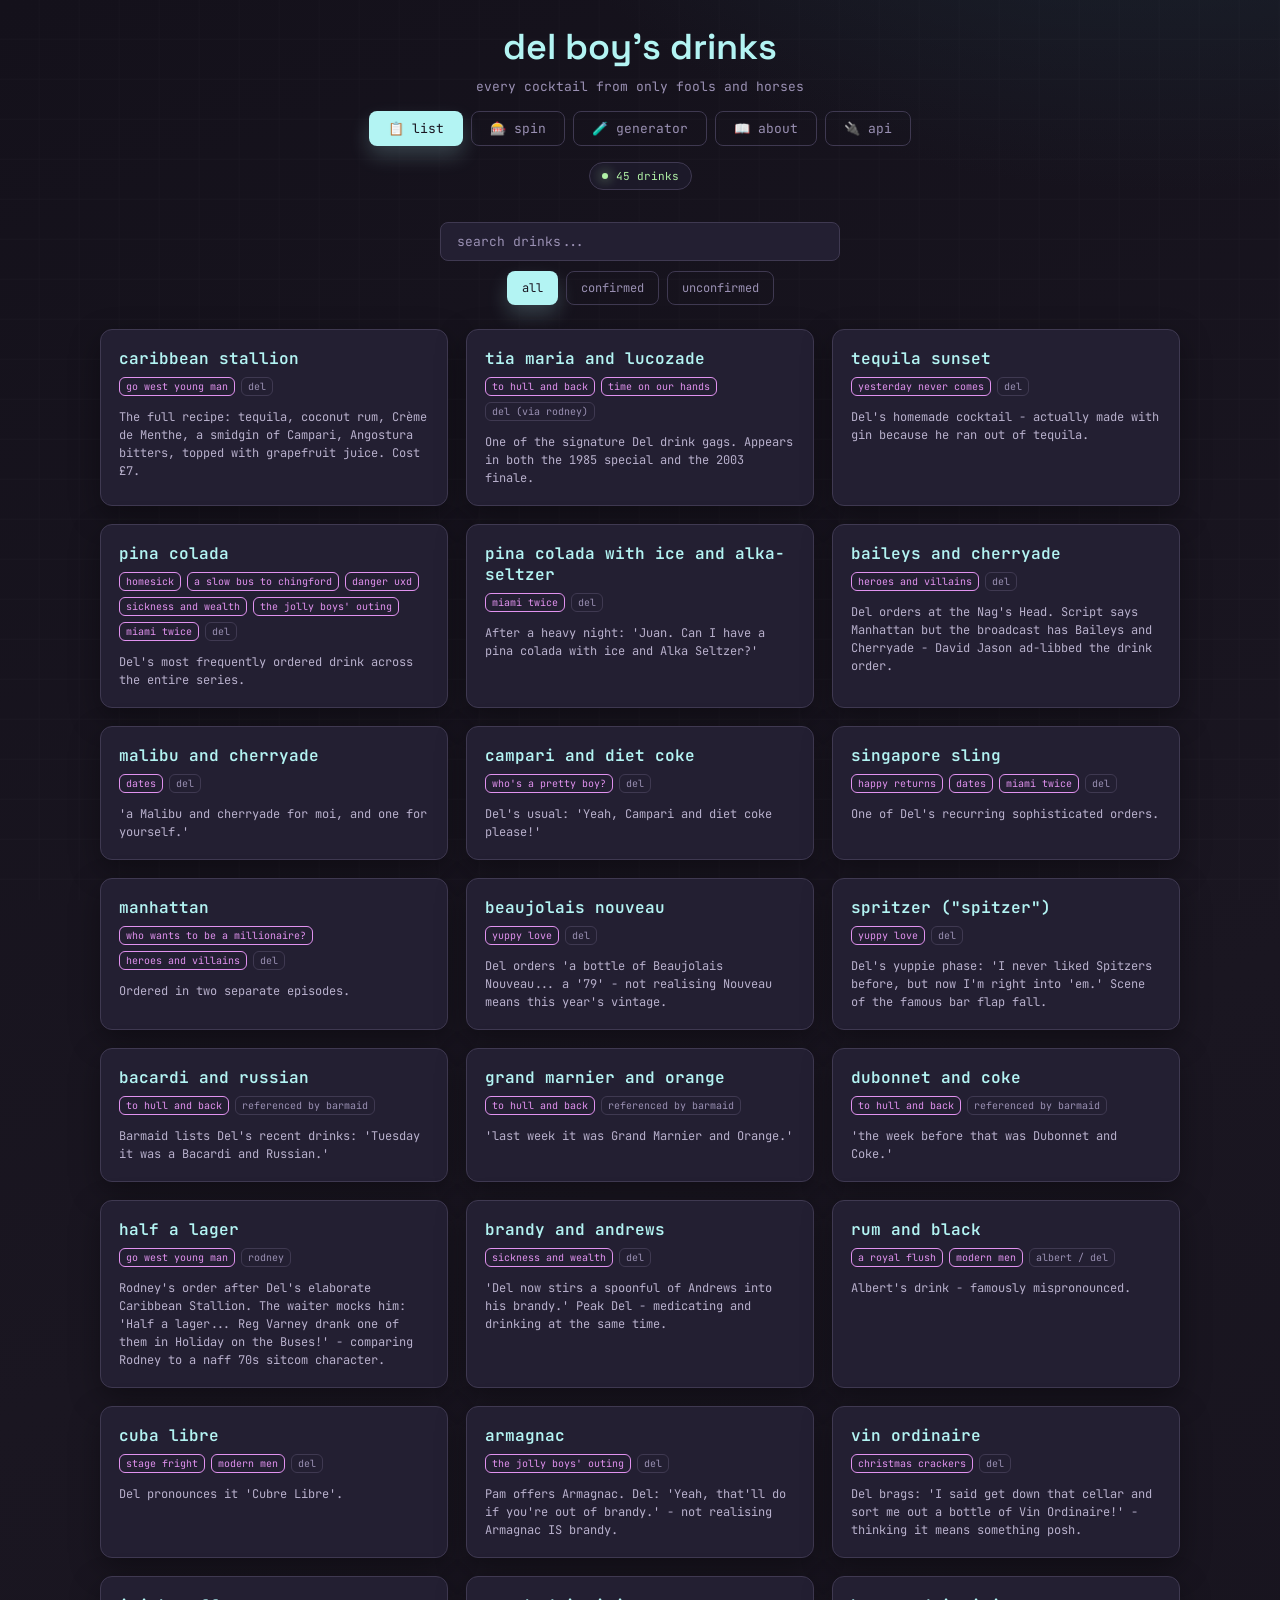
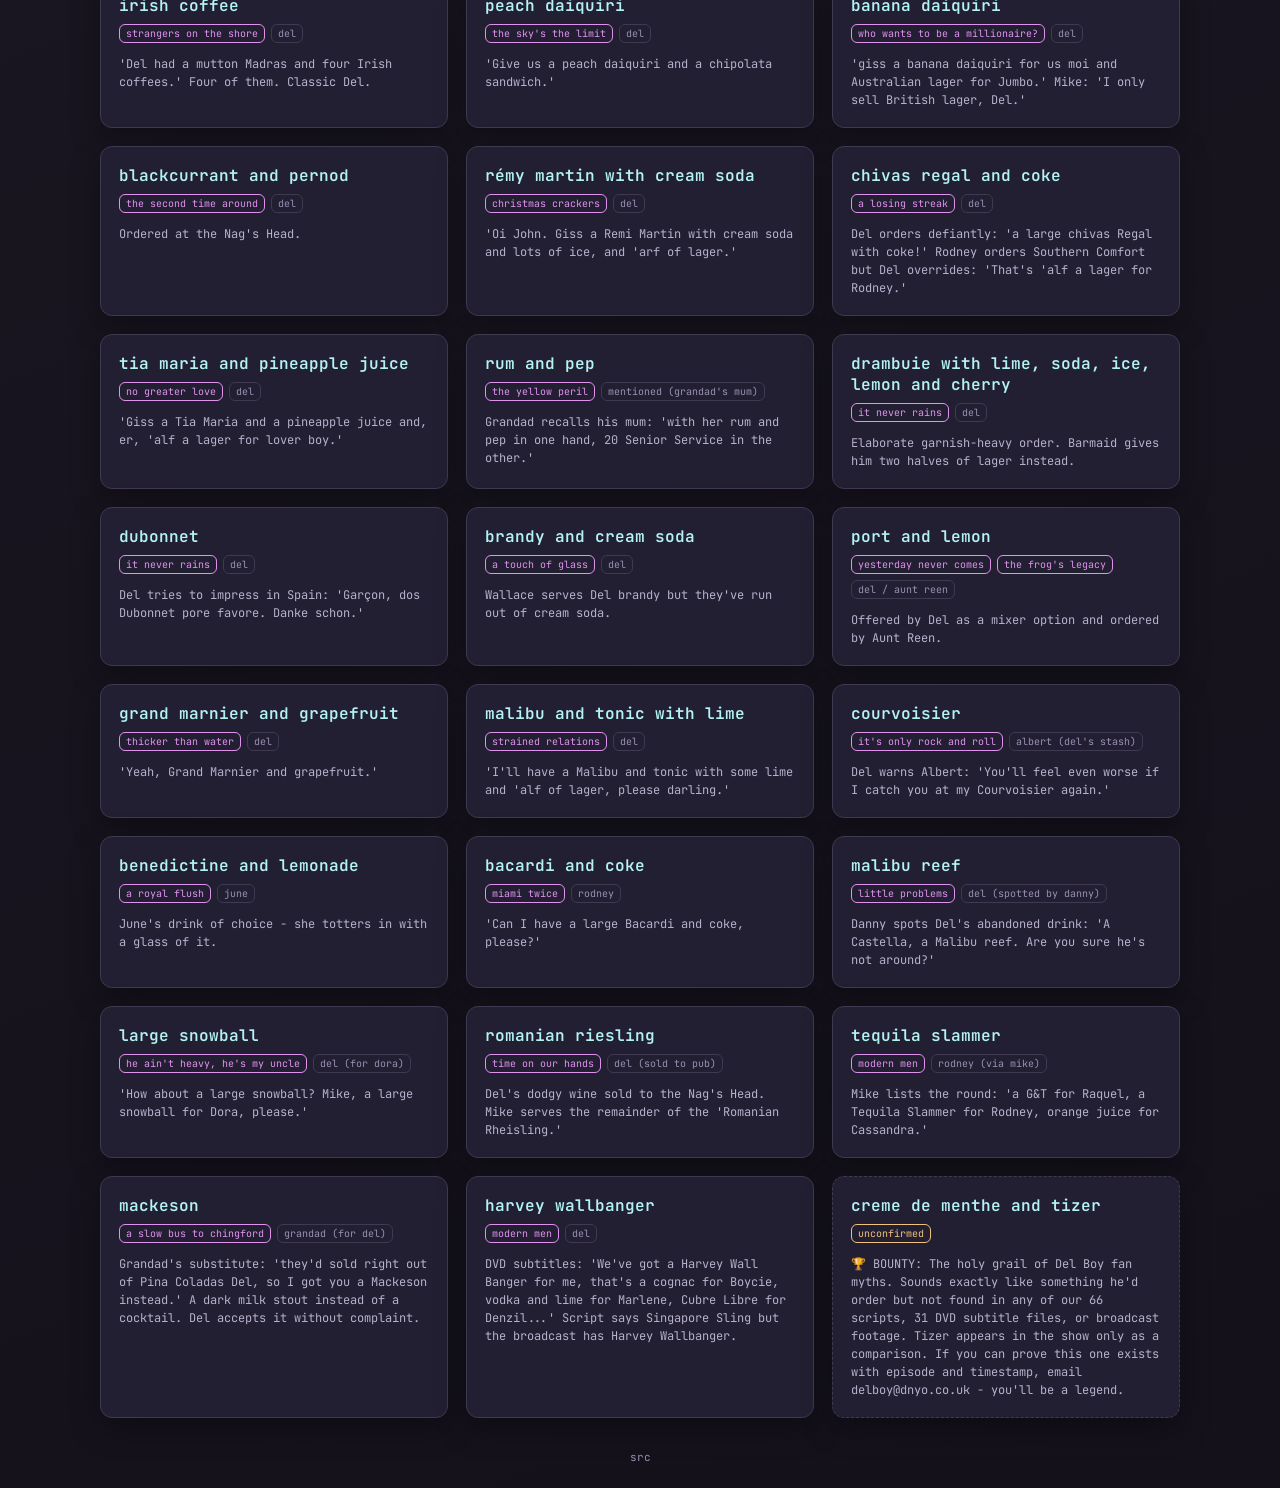
==== index.html @ 62c93baf "Fix nav button order - consistent across all pages Order: list, spin, generator, about, api" ====
<!DOCTYPE html>
<html lang="en">
<head>
  <meta charset="UTF-8">
  <meta name="viewport" content="width=device-width, initial-scale=1.0">
  <meta name="description" content="The definitive list of every ridiculous drink Del Boy ordered in Only Fools and Horses. 44 confirmed drinks verified against scripts and DVD subtitles.">
  <meta property="og:title" content="Del Boy's Drinks - Every Cocktail from Only Fools and Horses">
  <meta property="og:description" content="44 confirmed drinks verified against 69 scripts and 31 DVD subtitle files. Caribbean Stallion, Tia Maria and Lucozade, and more.">
  <meta property="og:url" content="https://dnyo.co.uk/delboy/">
  <meta property="og:type" content="website">
  <meta name="theme-color" content="#1a1621">
  <link rel="canonical" href="https://dnyo.co.uk/delboy/">
  <title>del boy's drinks - list</title>
  <link rel="icon" href="data:image/svg+xml;utf8,<svg xmlns='http://www.w3.org/2000/svg' width='256' height='256' viewBox='0 0 256 256'><rect width='256' height='256' fill='%231a1621'/><text x='128' y='155' text-anchor='middle' font-family='JetBrains%20Mono,monospace' font-size='96' font-weight='600' fill='%23b3f4f3'>🍸</text></svg>">
  <link rel="preconnect" href="https://fonts.googleapis.com">
  <link rel="preconnect" href="https://fonts.gstatic.com" crossorigin>
  <link href="https://fonts.googleapis.com/css2?family=JetBrains+Mono:wght@400;600&family=Space+Grotesk:wght@400;600&display=swap" rel="stylesheet">
  <link rel="stylesheet" href="style.css">
</head>
<script type="application/ld+json">
{
  "@context": "https://schema.org",
  "@type": "WebSite",
  "name": "Del Boy's Drinks",
  "url": "https://dnyo.co.uk/delboy/",
  "description": "The definitive list of every ridiculous drink Del Boy ordered in Only Fools and Horses. 44 confirmed drinks verified against scripts and DVD subtitles.",
  "author": {"@type": "Person", "name": "deanyo"},
  "about": {
    "@type": "TVSeries",
    "name": "Only Fools and Horses",
    "numberOfEpisodes": 64,
    "startDate": "1981",
    "endDate": "2003"
  }
}
</script>
<body>
  <div class="shell">
    <header class="hero">
      <h1>del boy's drinks</h1>
      <p class="subtitle">every cocktail from only fools and horses</p>
            <nav class="nav-tabs">
        <a href="index.html" class="nav-btn active">📋 list</a>
        <a href="wheel.html" class="nav-btn">🎰 spin</a>
        <a href="generator.html" class="nav-btn">🧪 generator</a>
        <a href="about.html" class="nav-btn">📖 about</a>
        <a href="api.json" class="nav-btn">🔌 api</a>
      </nav>
      <div class="hero-tag">
        <span class="dot"></span>
        <span id="drink-count"></span>
      </div>
    </header>

    <div class="filters">
      <input type="text" id="search" class="search-input" placeholder="search drinks...">
      <div class="filter-btns">
        <button class="filter-btn active" data-filter="all">all</button>
        <button class="filter-btn" data-filter="confirmed">confirmed</button>
        <button class="filter-btn" data-filter="community">unconfirmed</button>
      </div>
    </div>

    <div id="drinks-grid"></div>

    <footer class="footer">
      <a href="https://github.com/deanyo/delboy" target="_blank">src</a>
    </footer>
  </div>

  <script src="app.js"></script>
</body>
</html>
---- style.css ----
:root {
  --bg-0: #14111b;
  --bg-1: #1a1621;
  --bg-2: #231f32;
  --bg-3: #2a2540;
  --ink: #eee9fc;
  --muted: #9a90b3;
  --line: #3f3951;
  --accent: #b3f4f3;
  --accent-2: #e192ef;
  --accent-3: #b1f2a7;
  --warn: #f0c27b;
  --danger: #e965a5;
  --shadow: rgba(0, 0, 0, 0.35);
}

* { margin: 0; padding: 0; box-sizing: border-box; }

body {
  font-family: "JetBrains Mono", "SF Mono", Consolas, monospace;
  background: radial-gradient(1000px 600px at 10% -20%, #2b2436, transparent),
    radial-gradient(700px 500px at 90% -10%, #1c2a35, transparent),
    linear-gradient(160deg, var(--bg-0), var(--bg-1) 40%, var(--bg-0));
  color: var(--ink);
  min-height: 100vh;
  padding: 24px;
}

body::before {
  content: "";
  position: fixed;
  inset: 0;
  background-image:
    linear-gradient(transparent 95%, rgba(255, 255, 255, 0.03)),
    linear-gradient(90deg, transparent 95%, rgba(255, 255, 255, 0.02));
  background-size: 40px 40px;
  pointer-events: none;
  opacity: 0.4;
  mix-blend-mode: screen;
}

.shell { max-width: 1080px; margin: 0 auto; position: relative; z-index: 1; }

.hero { text-align: center; margin-bottom: 32px; }

.hero h1 {
  font-family: "Space Grotesk", "JetBrains Mono", sans-serif;
  font-size: 36px; font-weight: 600; color: var(--accent);
  text-transform: lowercase; margin-bottom: 8px;
}

.subtitle {
  font-size: 13px; color: var(--muted);
  text-transform: lowercase; margin-bottom: 16px;
}

.nav-tabs {
  display: flex; gap: 8px; justify-content: center; margin-bottom: 16px;
}

.nav-btn {
  background: transparent; border: 1px solid var(--line);
  color: var(--muted); padding: 8px 18px; border-radius: 8px;
  font-size: 13px; font-family: inherit; cursor: pointer;
  text-transform: lowercase; text-decoration: none; transition: all 0.15s;
}

.nav-btn:hover { border-color: var(--accent); color: var(--accent); }

.nav-btn.active {
  background: var(--accent); color: var(--bg-1);
  border-color: transparent; box-shadow: 0 10px 20px rgba(179, 244, 243, 0.2);
}

.hero-tag {
  display: inline-flex; align-items: center; gap: 8px;
  padding: 6px 12px; border-radius: 999px; border: 1px solid var(--line);
  color: var(--accent-3); font-size: 11px; text-transform: lowercase;
  background: rgba(34, 31, 50, 0.6);
}

.hero-tag .dot {
  width: 6px; height: 6px; border-radius: 50%;
  background: currentColor; box-shadow: 0 0 12px currentColor;
  animation: pulse 2s infinite;
}

@keyframes pulse { 0%, 100% { opacity: 1; } 50% { opacity: 0.7; } }

/* Wheel */
.wheel-container {
  display: flex; flex-direction: column; align-items: center;
  gap: 20px; margin-bottom: 32px; position: relative;
}

.wheel-pointer {
  font-size: 32px; color: var(--accent); z-index: 2;
  filter: drop-shadow(0 0 8px rgba(179, 244, 243, 0.5));
  line-height: 1; margin-bottom: -12px;
}

#wheel { max-width: 100%; height: auto; }

.spin-button {
  background: var(--accent); color: var(--bg-1); border: none;
  padding: 14px 32px; border-radius: 12px; font-size: 16px;
  font-family: "Space Grotesk", sans-serif; font-weight: 600;
  cursor: pointer; text-transform: lowercase;
  box-shadow: 0 10px 30px rgba(179, 244, 243, 0.3);
  transition: all 0.15s;
}

.spin-button:hover { transform: translateY(-2px); box-shadow: 0 14px 40px rgba(179, 244, 243, 0.4); }
.spin-button:disabled { opacity: 0.5; cursor: not-allowed; transform: none; }

.result {
  position: absolute; top: 50%; left: 50%; transform: translate(-50%, -50%);
  z-index: 10; width: 85%; max-width: 380px;
  text-align: center; padding: 28px; border-radius: 16px;
  background: rgba(26, 22, 33, 0.95); border: 1px solid var(--accent);
  box-shadow: 0 0 60px rgba(179, 244, 243, 0.2);
  backdrop-filter: blur(8px); animation: fadeIn 0.3s ease;
}

.result.hidden { display: none; }

.result-drink {
  font-family: "Space Grotesk", sans-serif;
  font-size: 28px; font-weight: 600; color: var(--accent);
  text-transform: lowercase; margin-bottom: 8px;
}

.result-meta {
  display: flex; gap: 8px; justify-content: center;
  flex-wrap: wrap; margin-bottom: 12px;
}

.result-notes { font-size: 13px; color: var(--muted); line-height: 1.6; margin-bottom: 8px; }

.result-quote {
  font-size: 11px; color: var(--accent-2);
  font-style: italic; margin-top: 8px;
}

/* List page */
.filters {
  display: flex; flex-direction: column; gap: 10px; align-items: center;
  margin-bottom: 24px;
}

.filter-btns { display: flex; gap: 8px; flex-wrap: wrap; justify-content: center; }

.search-input {
  background: var(--bg-2); border: 1px solid var(--line); color: var(--ink);
  padding: 10px 16px; border-radius: 8px; font-size: 13px; font-family: inherit;
  width: 100%; max-width: 400px; text-transform: lowercase;
  transition: border-color 0.15s; outline: none;
}

.search-input:focus { border-color: var(--accent); }
.search-input::placeholder { color: var(--muted); }

.filter-btn {
  background: transparent; border: 1px solid var(--line);
  color: var(--muted); padding: 8px 14px; border-radius: 8px;
  font-size: 12px; font-family: inherit; cursor: pointer;
  text-transform: lowercase; transition: all 0.15s;
}

.filter-btn:hover { border-color: var(--accent); color: var(--accent); }

.filter-btn.active {
  background: var(--accent); color: var(--bg-1);
  border-color: transparent; box-shadow: 0 10px 20px rgba(179, 244, 243, 0.2);
}

#drinks-grid {
  display: grid; grid-template-columns: repeat(auto-fill, minmax(320px, 1fr));
  gap: 18px; margin-bottom: 32px;
}

.drink-card {
  background: var(--bg-2); border: 1px solid var(--line);
  border-radius: 12px; padding: 18px;
  box-shadow: 0 10px 30px var(--shadow);
  animation: rise 0.6s ease both; transition: border-color 0.15s, transform 0.15s;
}

.drink-card:hover { border-color: var(--accent); transform: translateY(-2px); }

@keyframes rise { from { opacity: 0; transform: translateY(10px); } to { opacity: 1; transform: translateY(0); } }

@keyframes fadeIn { from { opacity: 0; } to { opacity: 1; } }

.drink-name {
  font-size: 16px; font-weight: 600; color: var(--accent);
  margin-bottom: 8px; text-transform: lowercase;
}

.drink-meta { display: flex; gap: 6px; margin-bottom: 12px; flex-wrap: wrap; }

.badge {
  padding: 2px 6px; border-radius: 6px; border: 1px solid var(--line);
  font-size: 10px; color: var(--muted); text-transform: lowercase;
}

.badge.season { color: var(--accent-2); border-color: var(--accent-2); }

.badge.unconfirmed { color: var(--warn); border-color: var(--warn); }

.drink-card.community { opacity: 0.7; border-style: dashed; }
.drink-card.community:hover { opacity: 1; }

.drink-notes { font-size: 12px; color: #b8b0cc; line-height: 1.5; }

.footer { margin-top: 24px; text-align: center; font-size: 11px; color: var(--muted); }
.footer a { color: var(--muted); text-decoration: none; transition: color 0.15s; }
.footer a:hover { color: var(--accent); }

/* About */
.about-content { max-width: 640px; margin: 0 auto; }

.about-section { margin-bottom: 32px; }

.about-heading {
  font-family: "Space Grotesk", sans-serif;
  font-size: 18px; font-weight: 600; color: var(--accent);
  text-transform: lowercase; margin-bottom: 12px;
}

.about-content p {
  font-size: 13px; color: #b8b0cc; line-height: 1.7; margin-bottom: 10px;
}

.about-content em { color: var(--ink); font-style: normal; }

.about-list { display: flex; flex-direction: column; gap: 8px; margin: 12px 0; }

.about-list-item {
  font-size: 12px; color: #b8b0cc; line-height: 1.6;
  padding: 10px 14px; border-radius: 8px; border: 1px solid var(--line);
  background: var(--bg-3);
}

.about-list-item .badge {
  color: var(--accent); border-color: var(--accent); margin-right: 4px;
}

.about-link { color: var(--accent); text-decoration: none; }
.about-link:hover { text-decoration: underline; }

/* Generator */
.generator-container {
  display: flex; flex-direction: column; align-items: center; gap: 24px; margin-bottom: 32px;
}

.gen-card {
  text-align: center; padding: 32px; border-radius: 16px;
  background: var(--bg-2); border: 1px solid var(--line);
  box-shadow: 0 10px 30px var(--shadow); width: 100%; max-width: 520px;
  transition: border-color 0.3s, box-shadow 0.3s;
}

.gen-card.gen-active { border-color: var(--accent); box-shadow: 0 0 40px rgba(179, 244, 243, 0.15); }

.gen-drink {
  font-family: "Space Grotesk", sans-serif;
  font-size: 26px; font-weight: 600; color: var(--accent);
  text-transform: lowercase; margin-bottom: 12px; line-height: 1.3;
}

.gen-desc { font-size: 13px; color: var(--muted); line-height: 1.6; margin-bottom: 12px; }

.gen-quote { font-size: 12px; color: var(--accent-2); font-style: italic; }

.gen-history { max-width: 520px; margin: 0 auto; text-align: center; }

.gen-history-title {
  font-size: 11px; color: var(--muted); text-transform: lowercase;
  margin-bottom: 8px; text-align: center;
}

.gen-history-item {
  padding: 8px 14px; border-radius: 8px; border: 1px solid var(--line);
  font-size: 12px; color: var(--muted); margin-bottom: 6px;
  text-transform: lowercase; background: var(--bg-2);
}

@media (max-width: 640px) {
  body { padding: 16px; }
  .hero h1 { font-size: 28px; }
  #drinks-grid { grid-template-columns: 1fr; }
  #wheel { width: 300px; height: 300px; }
  .result-drink { font-size: 22px; }
}
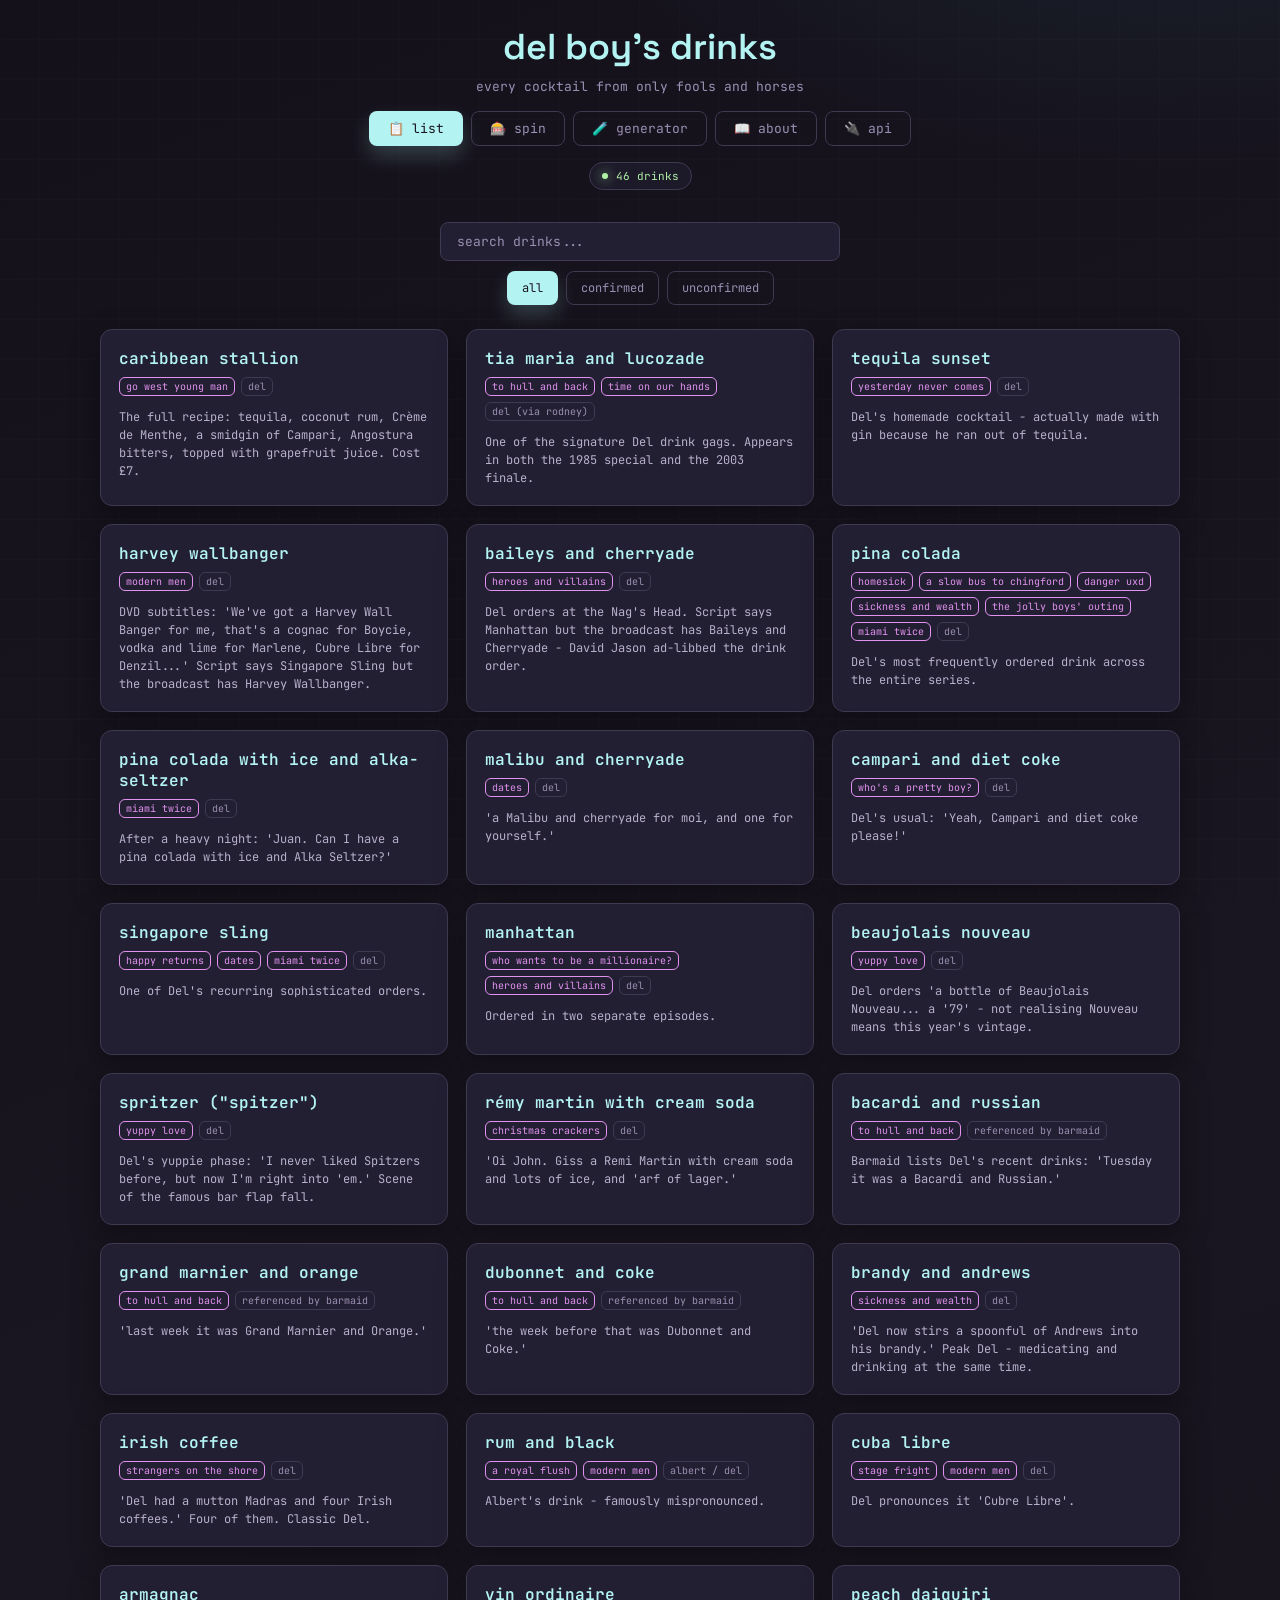
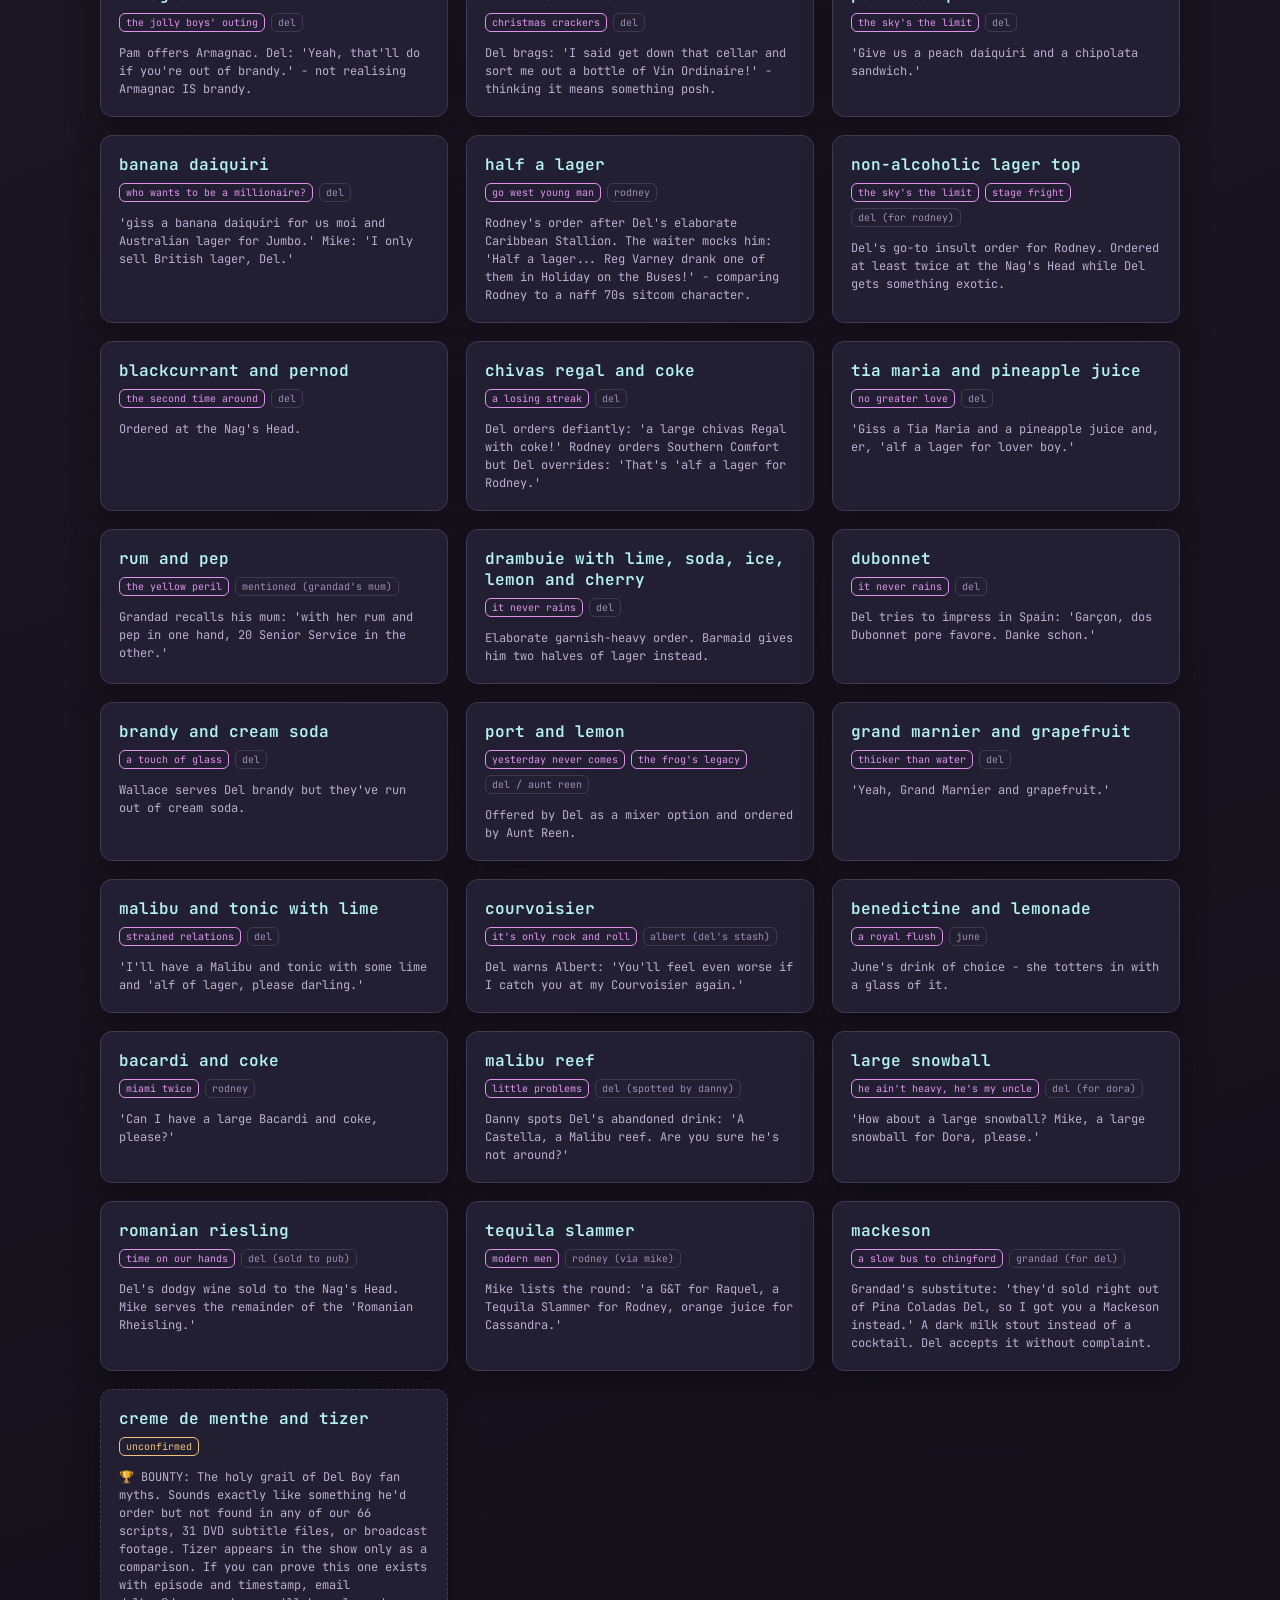
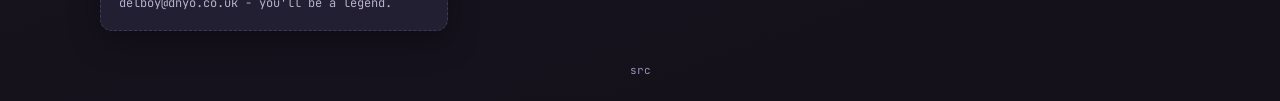
==== commit ab2cbfd3: "Add Cloudflare Web Analytics to all pages" ====
--- a/index.html
+++ b/index.html
@@ -69,5 +69,6 @@
   </div>
 
   <script src="app.js"></script>
+<!-- Cloudflare Web Analytics --><script defer src='https://static.cloudflareinsights.com/beacon.min.js' data-cf-beacon='{"token": "0f776adfddff4d4aa70d19993c72329b"}'></script><!-- End Cloudflare Web Analytics -->
 </body>
 </html>
--- a/style.css
+++ b/style.css
@@ -56,6 +56,7 @@
 
 .nav-tabs {
   display: flex; gap: 8px; justify-content: center; margin-bottom: 16px;
+  flex-wrap: wrap; padding: 0 8px;
 }
 
 .nav-btn {
@@ -246,6 +247,10 @@
   color: var(--accent); border-color: var(--accent); margin-right: 4px;
 }
 
+.about-list-item .badge.unconfirmed {
+  color: var(--warn); border-color: var(--warn);
+}
+
 .about-link { color: var(--accent); text-decoration: none; }
 .about-link:hover { text-decoration: underline; }
 
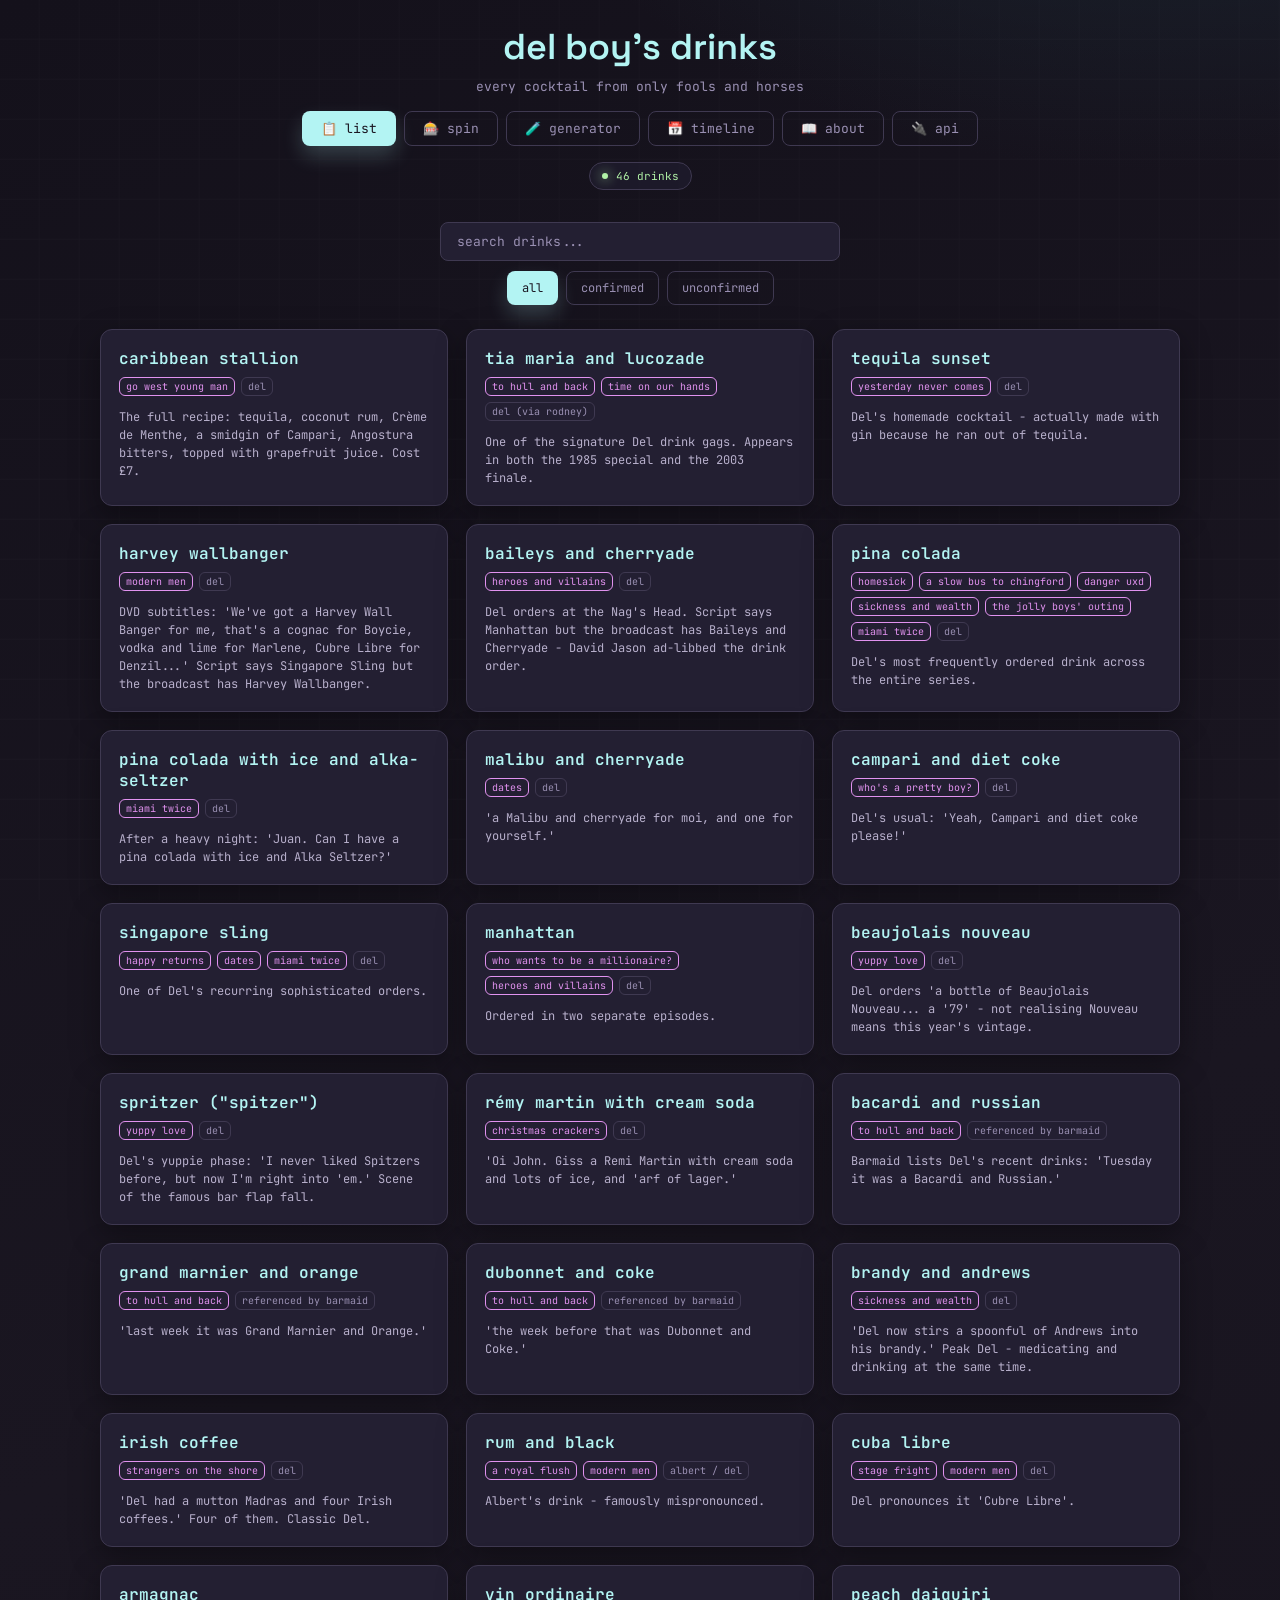
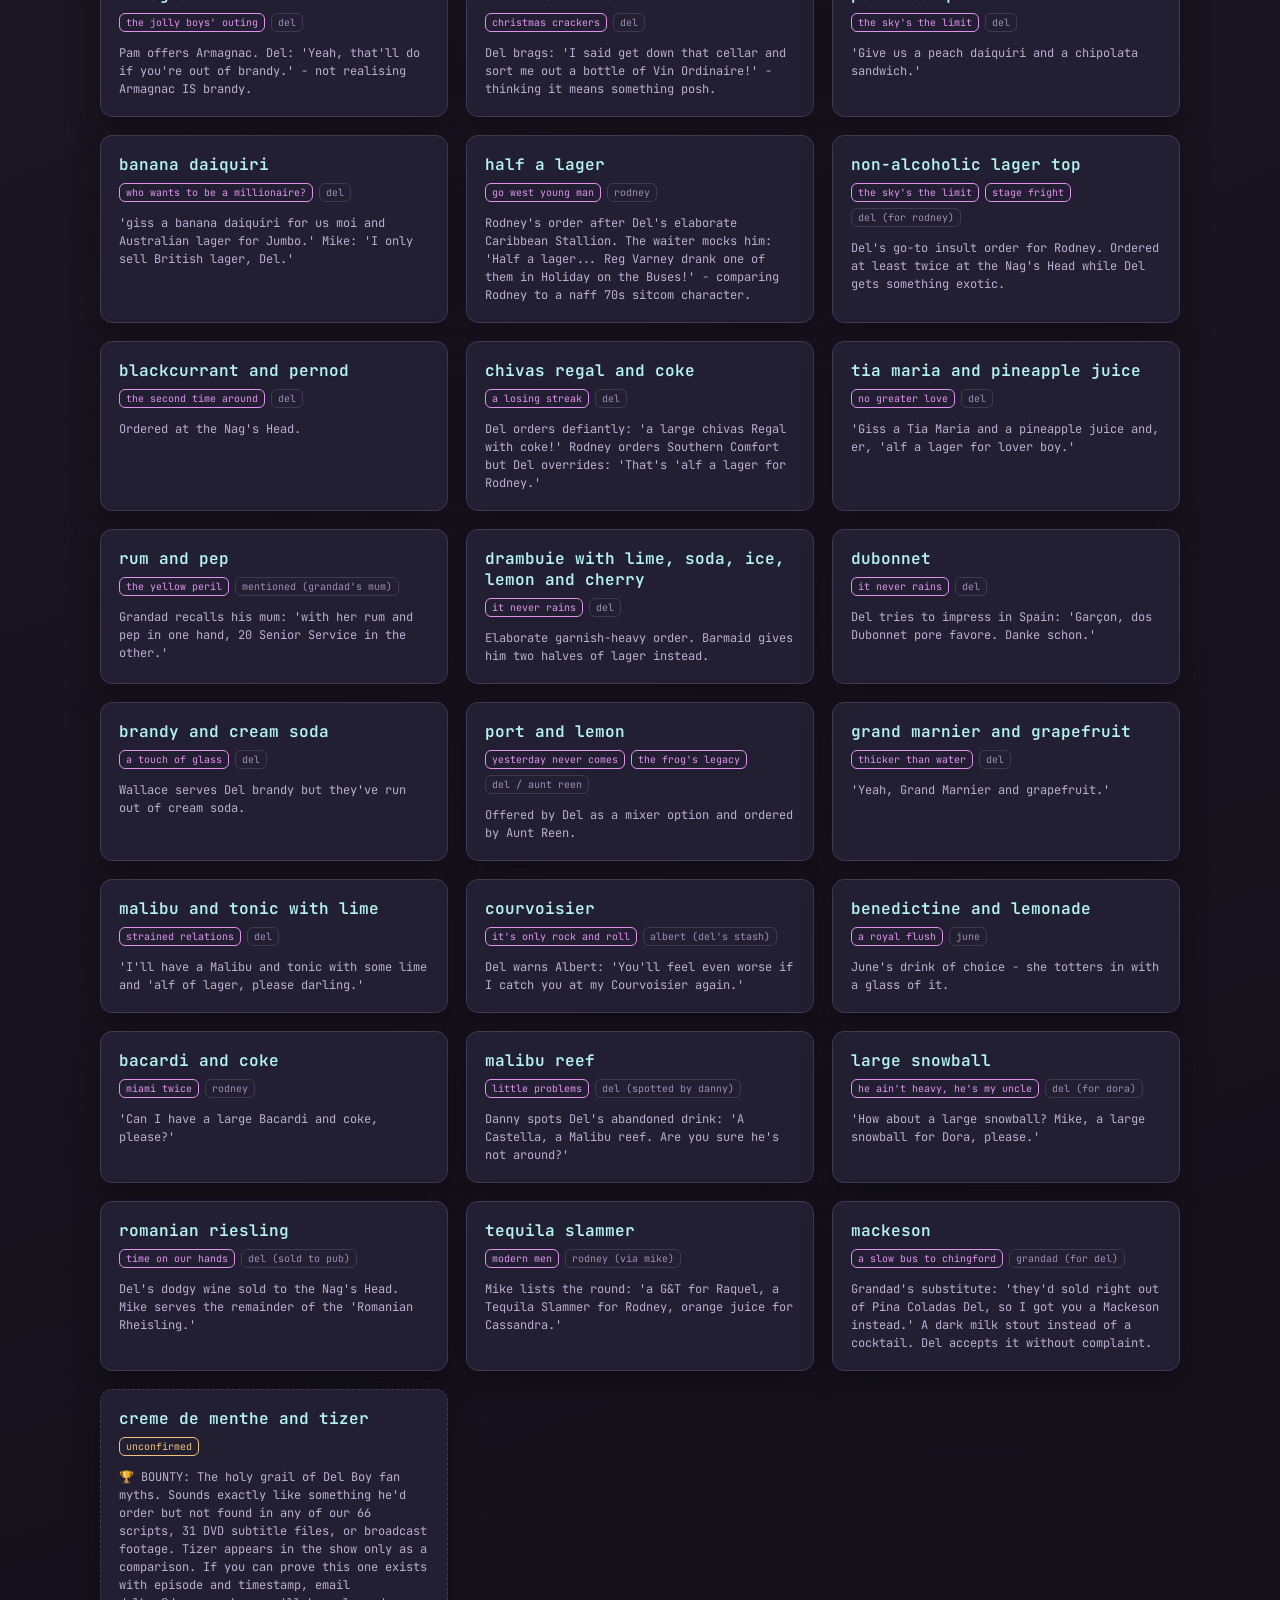
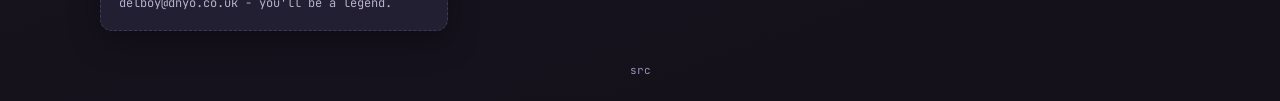
==== commit b896498a: "Add timeline page - 22 years of questionable taste Drinks plotted 1981-2003 with colour-coded eras: " ====
--- a/index.html
+++ b/index.html
@@ -43,6 +43,7 @@
         <a href="index.html" class="nav-btn active">📋 list</a>
         <a href="wheel.html" class="nav-btn">🎰 spin</a>
         <a href="generator.html" class="nav-btn">🧪 generator</a>
+        <a href="timeline.html" class="nav-btn">📅 timeline</a>
         <a href="about.html" class="nav-btn">📖 about</a>
         <a href="api.json" class="nav-btn">🔌 api</a>
       </nav>
--- a/style.css
+++ b/style.css
@@ -214,6 +214,12 @@
 
 .drink-notes { font-size: 12px; color: #b8b0cc; line-height: 1.5; }
 
+.drink-recipe { margin-top: 10px; padding-top: 10px; border-top: 1px solid var(--line); }
+.drink-recipe.hidden { display: none; }
+.recipe-title { font-size: 11px; color: var(--accent); text-transform: lowercase; margin-bottom: 6px; font-weight: 600; }
+.recipe-step { font-size: 11px; color: var(--muted); padding: 2px 0; }
+.recipe-step::before { content: '• '; color: var(--accent); }
+
 .footer { margin-top: 24px; text-align: center; font-size: 11px; color: var(--muted); }
 .footer a { color: var(--muted); text-decoration: none; transition: color 0.15s; }
 .footer a:hover { color: var(--accent); }
@@ -253,6 +259,41 @@
 
 .about-link { color: var(--accent); text-decoration: none; }
 .about-link:hover { text-decoration: underline; }
+
+/* Timeline */
+#timeline { max-width: 640px; margin: 0 auto; position: relative; padding-left: 40px; }
+#timeline::before {
+  content: ''; position: absolute; left: 18px; top: 0; bottom: 0;
+  width: 2px; background: var(--line);
+}
+
+.tl-year { position: relative; margin-bottom: 28px; }
+
+.tl-marker {
+  position: absolute; left: -30px; top: 4px;
+  width: 12px; height: 12px; border-radius: 50%;
+  border: 2px solid var(--line); background: var(--bg-1);
+}
+.tl-marker.early { border-color: var(--accent); background: var(--accent); }
+.tl-marker.mid { border-color: var(--accent-2); background: var(--accent-2); }
+.tl-marker.late { border-color: var(--accent-3); background: var(--accent-3); }
+.tl-marker.final { border-color: var(--warn); background: var(--warn); }
+
+.tl-label {
+  font-family: "Space Grotesk", sans-serif;
+  font-size: 18px; font-weight: 600; color: var(--ink); margin-bottom: 8px;
+}
+
+.tl-drinks { display: flex; flex-direction: column; gap: 6px; }
+
+.tl-drink {
+  padding: 8px 12px; border-radius: 8px; border: 1px solid var(--line);
+  background: var(--bg-2); display: flex; justify-content: space-between;
+  align-items: center; gap: 8px;
+}
+
+.tl-name { font-size: 13px; color: var(--accent); font-weight: 600; text-transform: lowercase; }
+.tl-ep { font-size: 11px; color: var(--muted); text-align: right; }
 
 /* Generator */
 .generator-container {
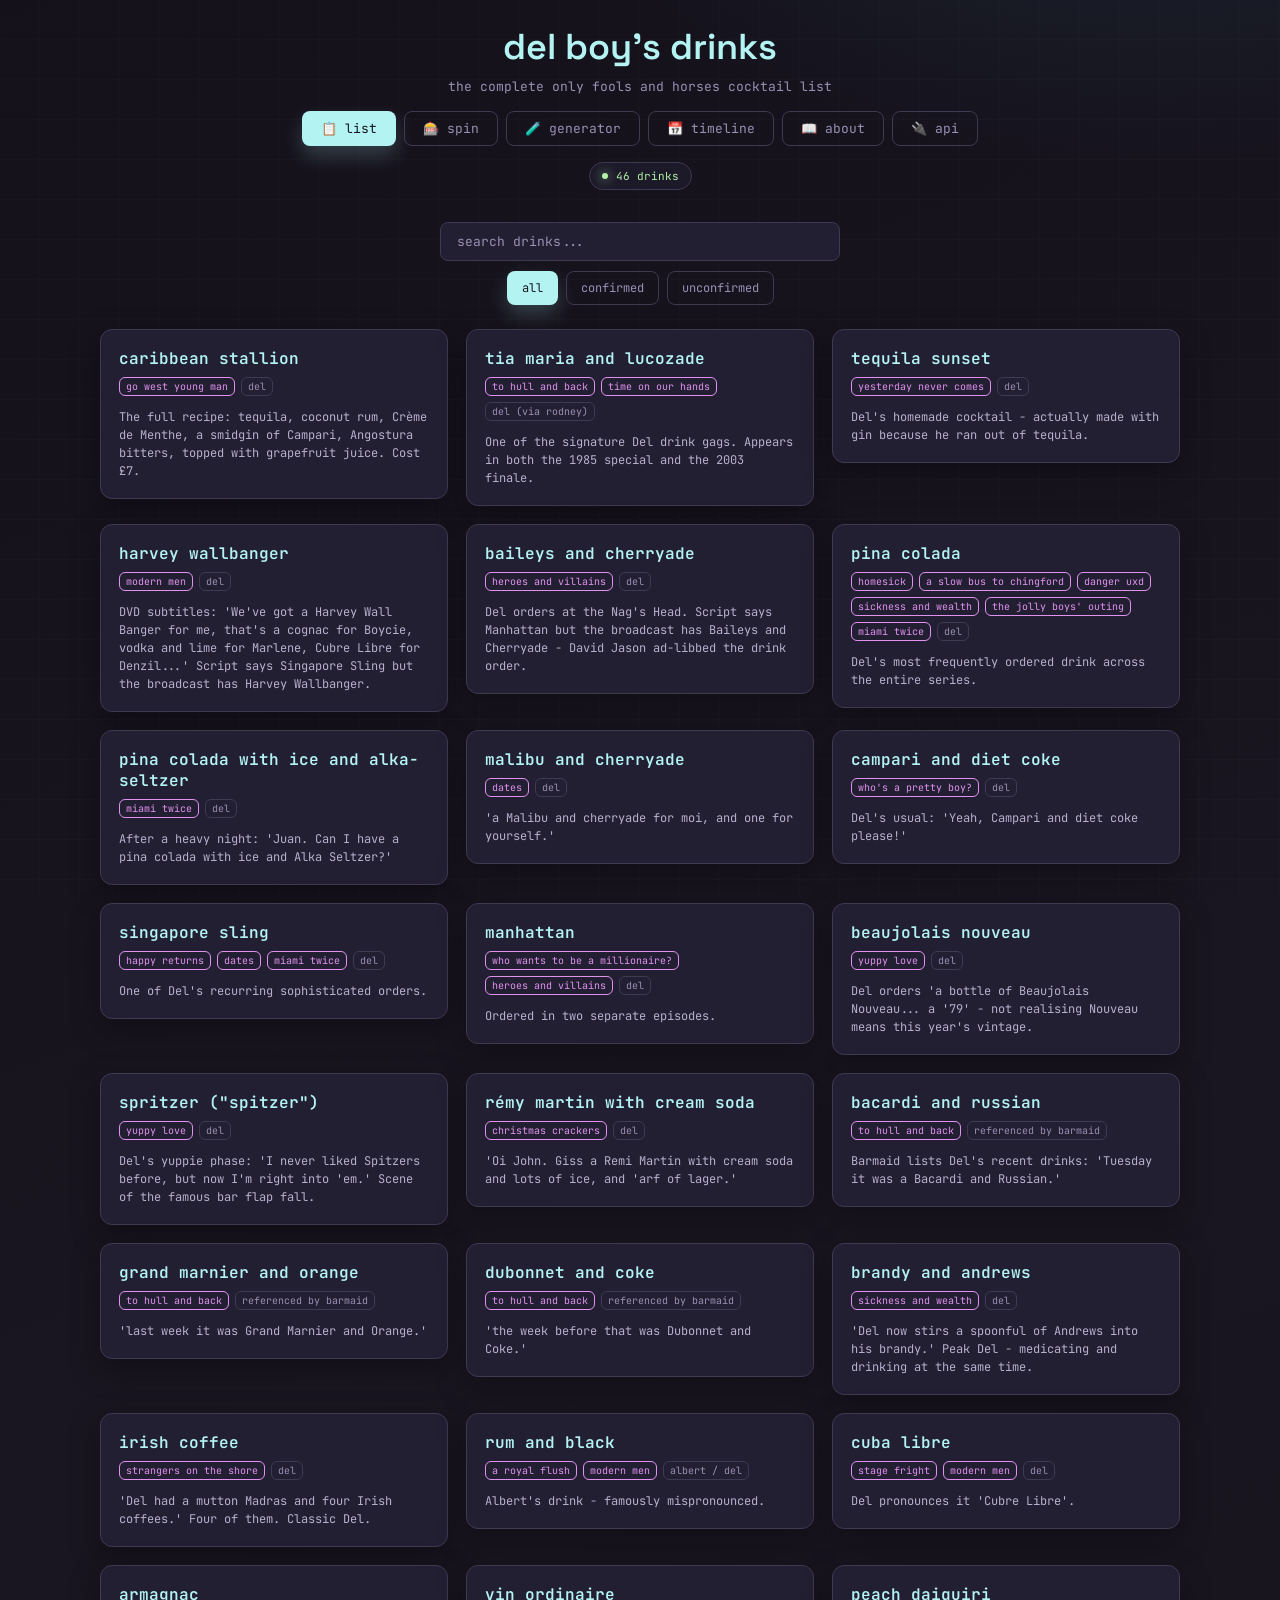
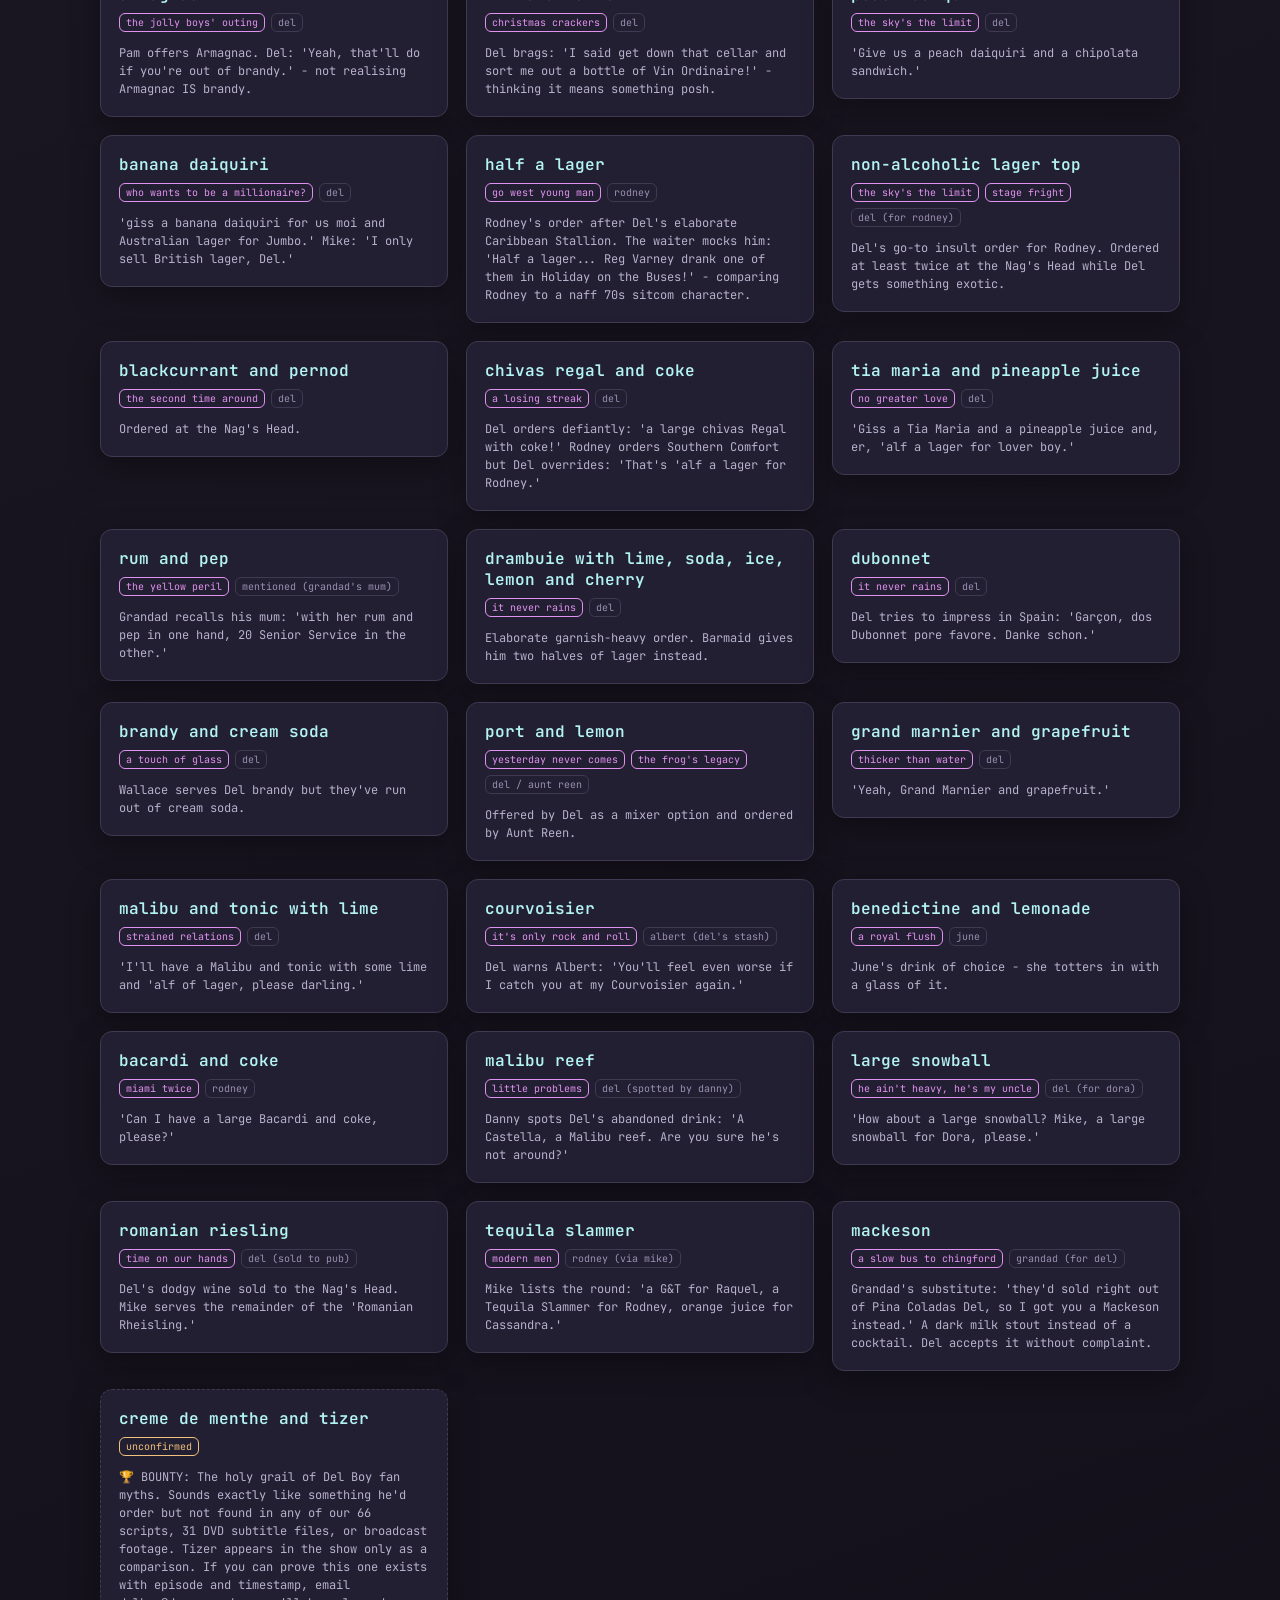
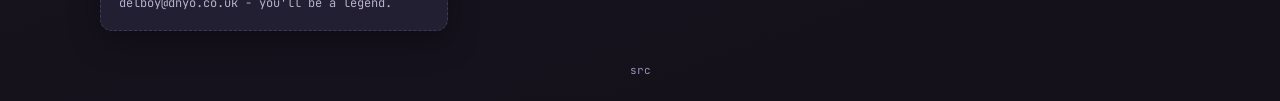
==== commit 0f9c8e51: "SEO: crawlable noscript fallback, authority claim, keyword-rich title - noscript block with plain HT" ====
--- a/index.html
+++ b/index.html
@@ -10,7 +10,7 @@
   <meta property="og:type" content="website">
   <meta name="theme-color" content="#1a1621">
   <link rel="canonical" href="https://dnyo.co.uk/delboy/">
-  <title>del boy's drinks - list</title>
+  <title>Del Boy Drinks – The Complete Only Fools and Horses Cocktail List</title>
   <link rel="icon" href="data:image/svg+xml;utf8,<svg xmlns='http://www.w3.org/2000/svg' width='256' height='256' viewBox='0 0 256 256'><rect width='256' height='256' fill='%231a1621'/><text x='128' y='155' text-anchor='middle' font-family='JetBrains%20Mono,monospace' font-size='96' font-weight='600' fill='%23b3f4f3'>🍸</text></svg>">
   <link rel="preconnect" href="https://fonts.googleapis.com">
   <link rel="preconnect" href="https://fonts.gstatic.com" crossorigin>
@@ -38,7 +38,7 @@
   <div class="shell">
     <header class="hero">
       <h1>del boy's drinks</h1>
-      <p class="subtitle">every cocktail from only fools and horses</p>
+      <p class="subtitle">the complete only fools and horses cocktail list</p>
             <nav class="nav-tabs">
         <a href="index.html" class="nav-btn active">📋 list</a>
         <a href="wheel.html" class="nav-btn">🎰 spin</a>
@@ -63,6 +63,7 @@
     </div>
 
     <div id="drinks-grid"></div>
+    <noscript><h2>Complete Del Boy Drinks List</h2><p>The most complete verified list of Del Boy drinks from Only Fools and Horses. 45 confirmed drinks.</p><ul><li><strong>Caribbean Stallion</strong> — Go West Young Man</li><li><strong>Tia Maria and Lucozade</strong> — To Hull and Back, Time on Our Hands</li><li><strong>Tequila Sunset</strong> — Yesterday Never Comes</li><li><strong>Harvey Wallbanger</strong> — Modern Men</li><li><strong>Baileys and Cherryade</strong> — Heroes and Villains</li><li><strong>Pina Colada</strong> — Homesick, A Slow Bus to Chingford, Danger UXD, Sickness and Wealth, The Jolly Boys' Outing, Miami Twice</li><li><strong>Pina Colada with Ice and Alka-Seltzer</strong> — Miami Twice</li><li><strong>Malibu and Cherryade</strong> — Dates</li><li><strong>Campari and Diet Coke</strong> — Who's a Pretty Boy?</li><li><strong>Singapore Sling</strong> — Happy Returns, Dates, Miami Twice</li><li><strong>Manhattan</strong> — Who Wants to Be a Millionaire?, Heroes and Villains</li><li><strong>Beaujolais Nouveau</strong> — Yuppy Love</li><li><strong>Spritzer ("Spitzer")</strong> — Yuppy Love</li><li><strong>Rémy Martin with Cream Soda</strong> — Christmas Crackers</li><li><strong>Bacardi and Russian</strong> — To Hull and Back</li><li><strong>Grand Marnier and Orange</strong> — To Hull and Back</li><li><strong>Dubonnet and Coke</strong> — To Hull and Back</li><li><strong>Brandy and Andrews</strong> — Sickness and Wealth</li><li><strong>Irish Coffee</strong> — Strangers on the Shore</li><li><strong>Rum and Black</strong> — A Royal Flush, Modern Men</li><li><strong>Cuba Libre</strong> — Stage Fright, Modern Men</li><li><strong>Armagnac</strong> — The Jolly Boys' Outing</li><li><strong>Vin Ordinaire</strong> — Christmas Crackers</li><li><strong>Peach Daiquiri</strong> — The Sky's the Limit</li><li><strong>Banana Daiquiri</strong> — Who Wants to Be a Millionaire?</li><li><strong>Half a Lager</strong> — Go West Young Man</li><li><strong>Non-Alcoholic Lager Top</strong> — The Sky's the Limit, Stage Fright</li><li><strong>Blackcurrant and Pernod</strong> — The Second Time Around</li><li><strong>Chivas Regal and Coke</strong> — A Losing Streak</li><li><strong>Tia Maria and Pineapple Juice</strong> — No Greater Love</li><li><strong>Rum and Pep</strong> — The Yellow Peril</li><li><strong>Drambuie with Lime, Soda, Ice, Lemon and Cherry</strong> — It Never Rains</li><li><strong>Dubonnet</strong> — It Never Rains</li><li><strong>Brandy and Cream Soda</strong> — A Touch of Glass</li><li><strong>Port and Lemon</strong> — Yesterday Never Comes, The Frog's Legacy</li><li><strong>Grand Marnier and Grapefruit</strong> — Thicker than Water</li><li><strong>Malibu and Tonic with Lime</strong> — Strained Relations</li><li><strong>Courvoisier</strong> — It's Only Rock and Roll</li><li><strong>Benedictine and Lemonade</strong> — A Royal Flush</li><li><strong>Bacardi and Coke</strong> — Miami Twice</li><li><strong>Malibu Reef</strong> — Little Problems</li><li><strong>Large Snowball</strong> — He Ain't Heavy, He's My Uncle</li><li><strong>Romanian Riesling</strong> — Time on Our Hands</li><li><strong>Tequila Slammer</strong> — Modern Men</li><li><strong>Mackeson</strong> — A Slow Bus to Chingford</li></ul></noscript>
 
     <footer class="footer">
       <a href="https://github.com/deanyo/delboy" target="_blank">src</a>
--- a/style.css
+++ b/style.css
@@ -177,7 +177,7 @@
 
 #drinks-grid {
   display: grid; grid-template-columns: repeat(auto-fill, minmax(320px, 1fr));
-  gap: 18px; margin-bottom: 32px;
+  gap: 18px; margin-bottom: 32px; align-items: start;
 }
 
 .drink-card {
@@ -272,12 +272,9 @@
 .tl-marker {
   position: absolute; left: -30px; top: 4px;
   width: 12px; height: 12px; border-radius: 50%;
-  border: 2px solid var(--line); background: var(--bg-1);
-}
-.tl-marker.early { border-color: var(--accent); background: var(--accent); }
-.tl-marker.mid { border-color: var(--accent-2); background: var(--accent-2); }
-.tl-marker.late { border-color: var(--accent-3); background: var(--accent-3); }
-.tl-marker.final { border-color: var(--warn); background: var(--warn); }
+  border: 2px solid var(--accent); background: var(--accent);
+  box-shadow: 0 0 8px rgba(179, 244, 243, 0.3);
+}
 
 .tl-label {
   font-family: "Space Grotesk", sans-serif;
@@ -289,8 +286,10 @@
 .tl-drink {
   padding: 8px 12px; border-radius: 8px; border: 1px solid var(--line);
   background: var(--bg-2); display: flex; justify-content: space-between;
-  align-items: center; gap: 8px;
-}
+  align-items: center; gap: 8px; text-decoration: none; transition: border-color 0.15s;
+}
+
+.tl-drink:hover { border-color: var(--accent); }
 
 .tl-name { font-size: 13px; color: var(--accent); font-weight: 600; text-transform: lowercase; }
 .tl-ep { font-size: 11px; color: var(--muted); text-align: right; }
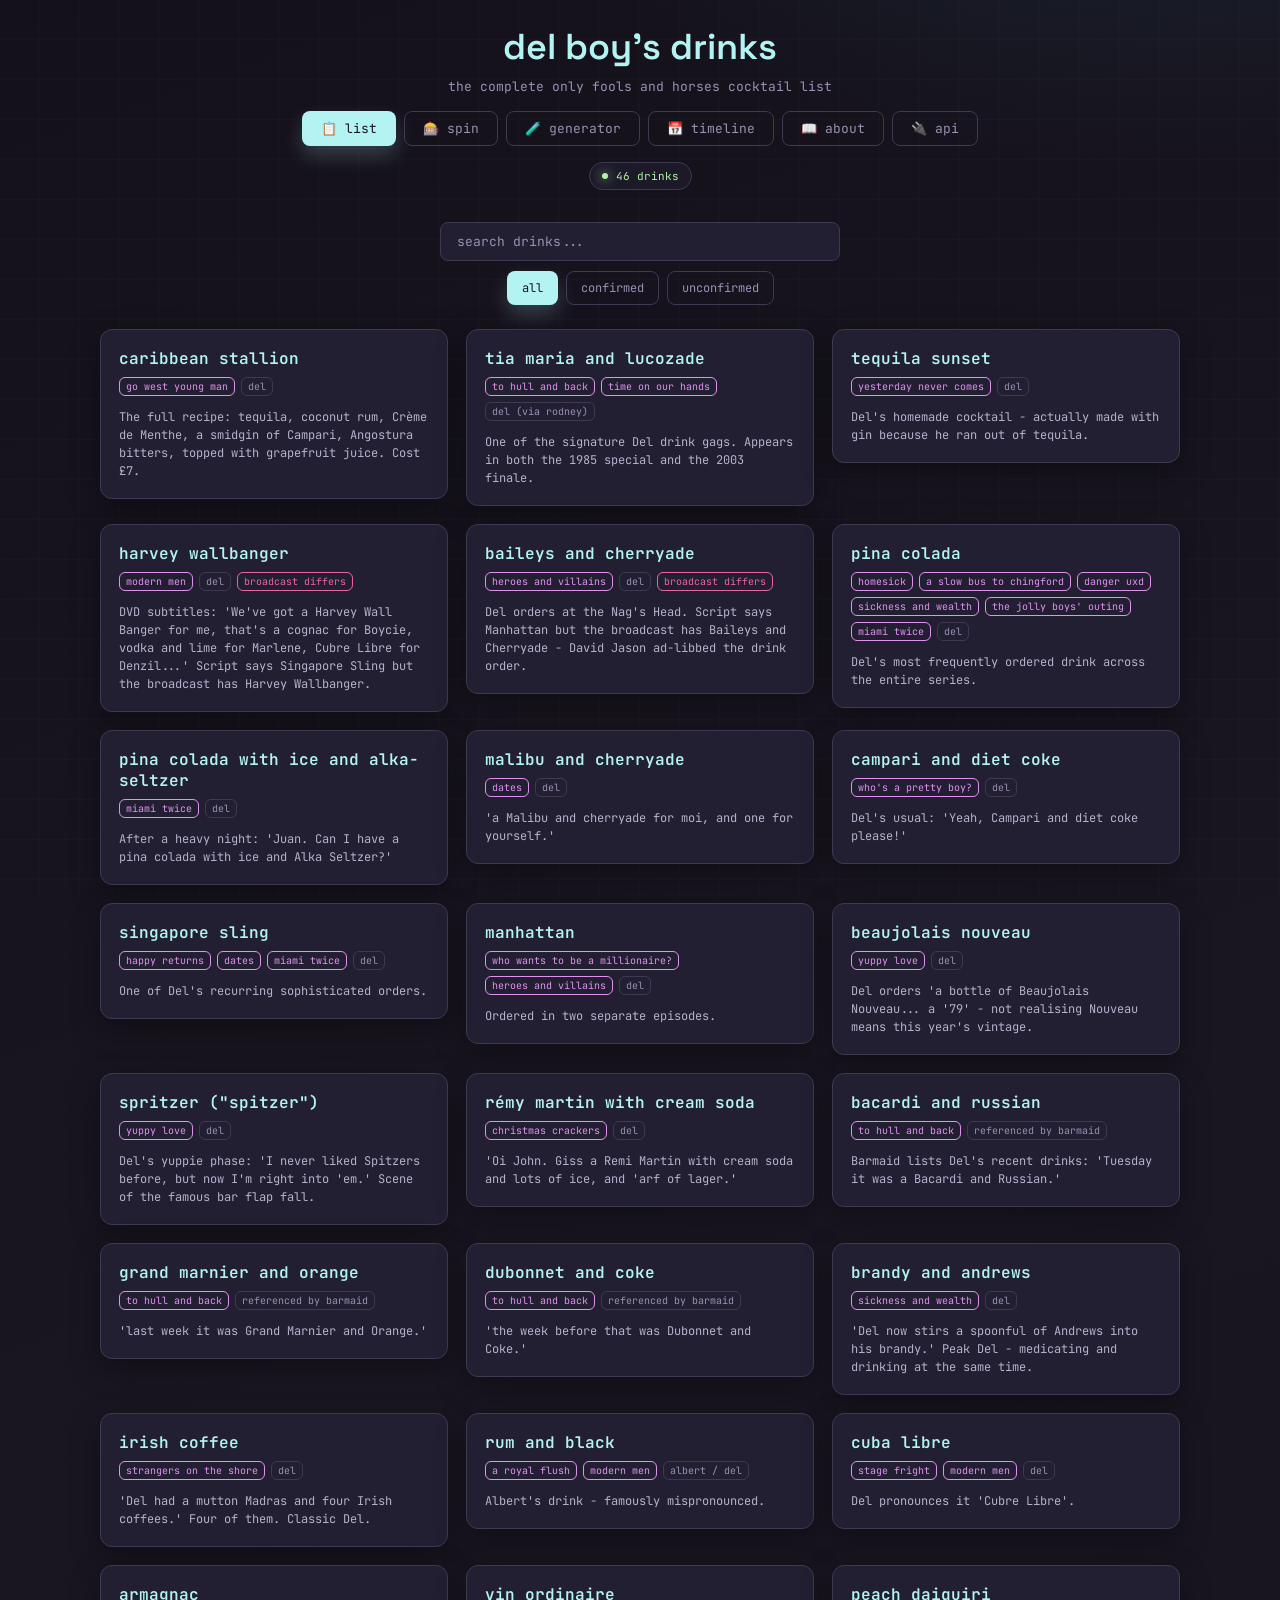
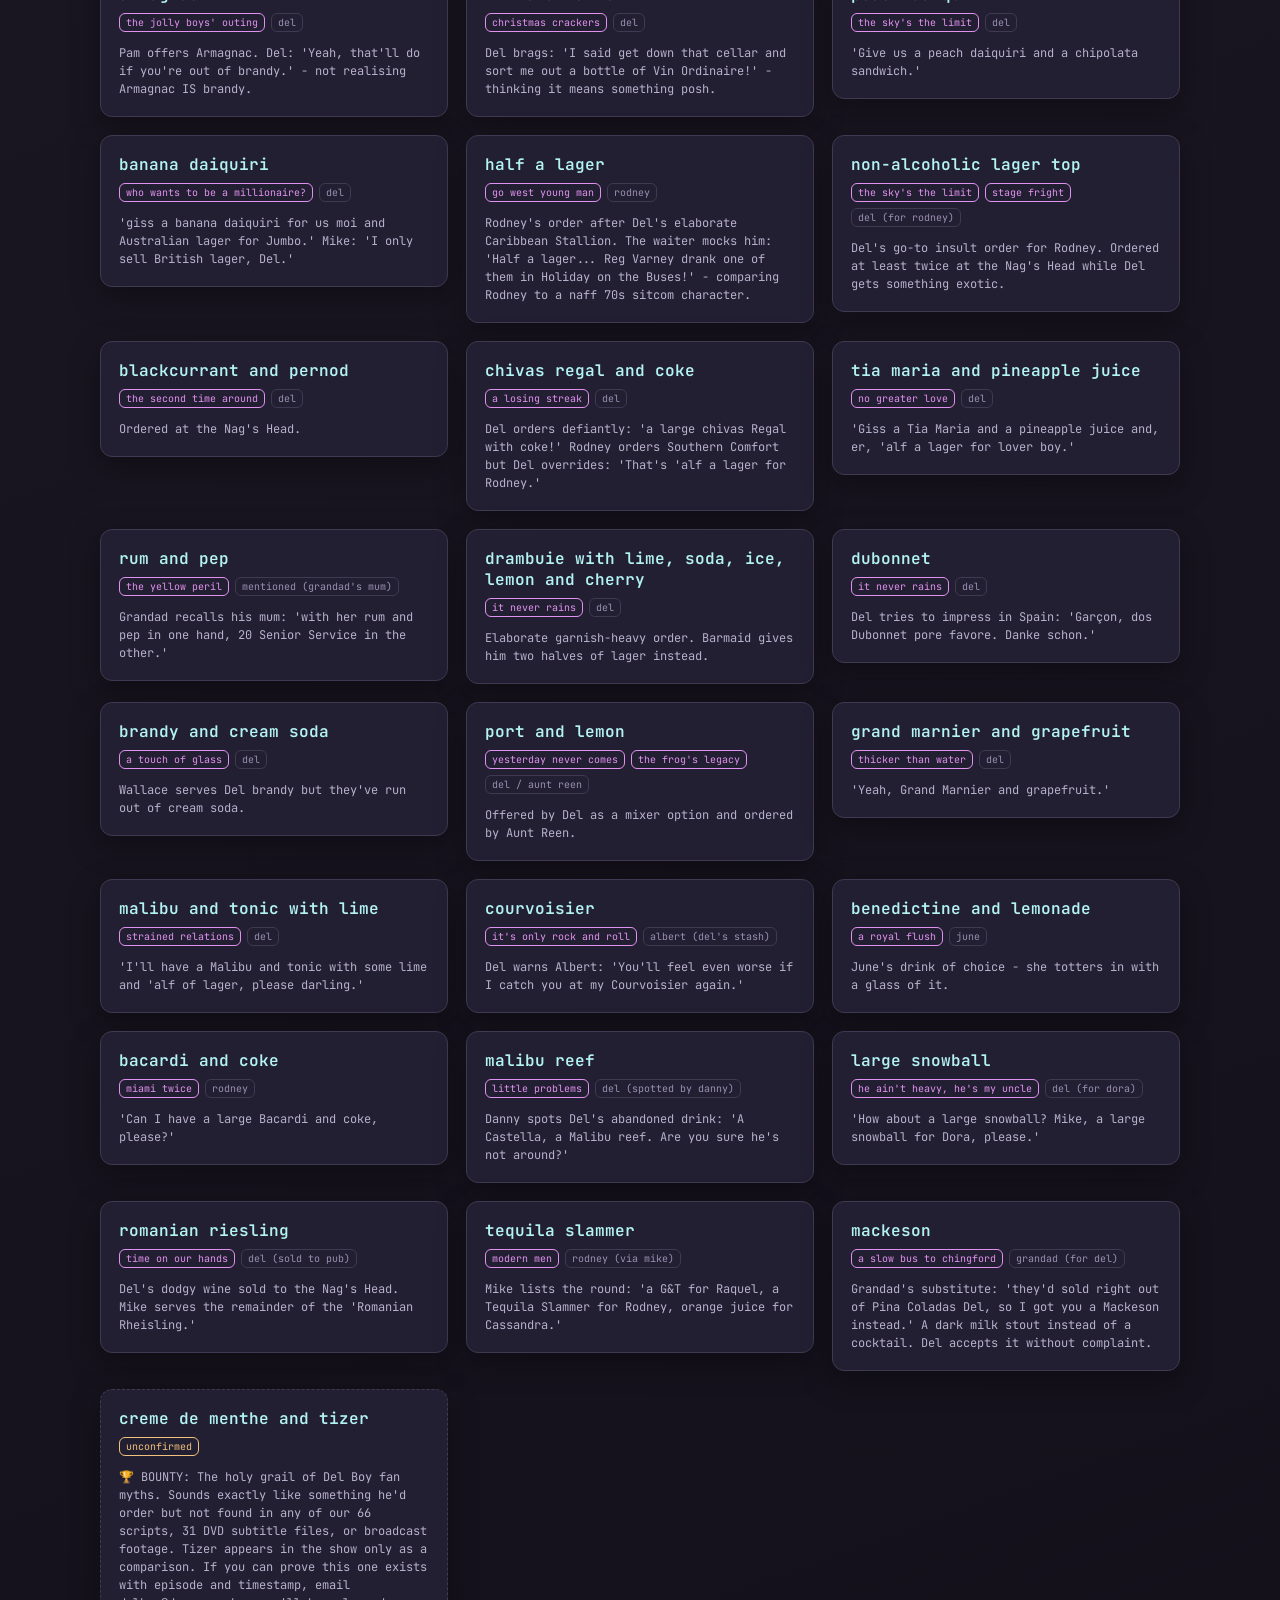
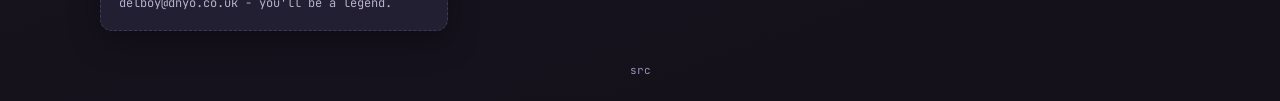
==== commit ecb414c4: "SEO: breadcrumb schema on all pages, source badges on drinks - BreadcrumbList JSON-LD on all 5 pages" ====
--- a/index.html
+++ b/index.html
@@ -16,6 +16,11 @@
   <link rel="preconnect" href="https://fonts.gstatic.com" crossorigin>
   <link href="https://fonts.googleapis.com/css2?family=JetBrains+Mono:wght@400;600&family=Space+Grotesk:wght@400;600&display=swap" rel="stylesheet">
   <link rel="stylesheet" href="style.css">
+<script type="application/ld+json">
+{"@context":"https://schema.org","@type":"BreadcrumbList","itemListElement":[
+{"@type":"ListItem","position":1,"name":"Del Boy Drinks","item":"https://dnyo.co.uk/delboy/"},
+{"@type":"ListItem","position":2,"name":"Drink List","item":"https://dnyo.co.uk/delboy/index.html"}
+]}</script>
 </head>
 <script type="application/ld+json">
 {
--- a/style.css
+++ b/style.css
@@ -209,6 +209,8 @@
 
 .badge.unconfirmed { color: var(--warn); border-color: var(--warn); }
 
+.badge.source-badge { color: var(--danger); border-color: var(--danger); }
+
 .drink-card.community { opacity: 0.7; border-style: dashed; }
 .drink-card.community:hover { opacity: 1; }
 
